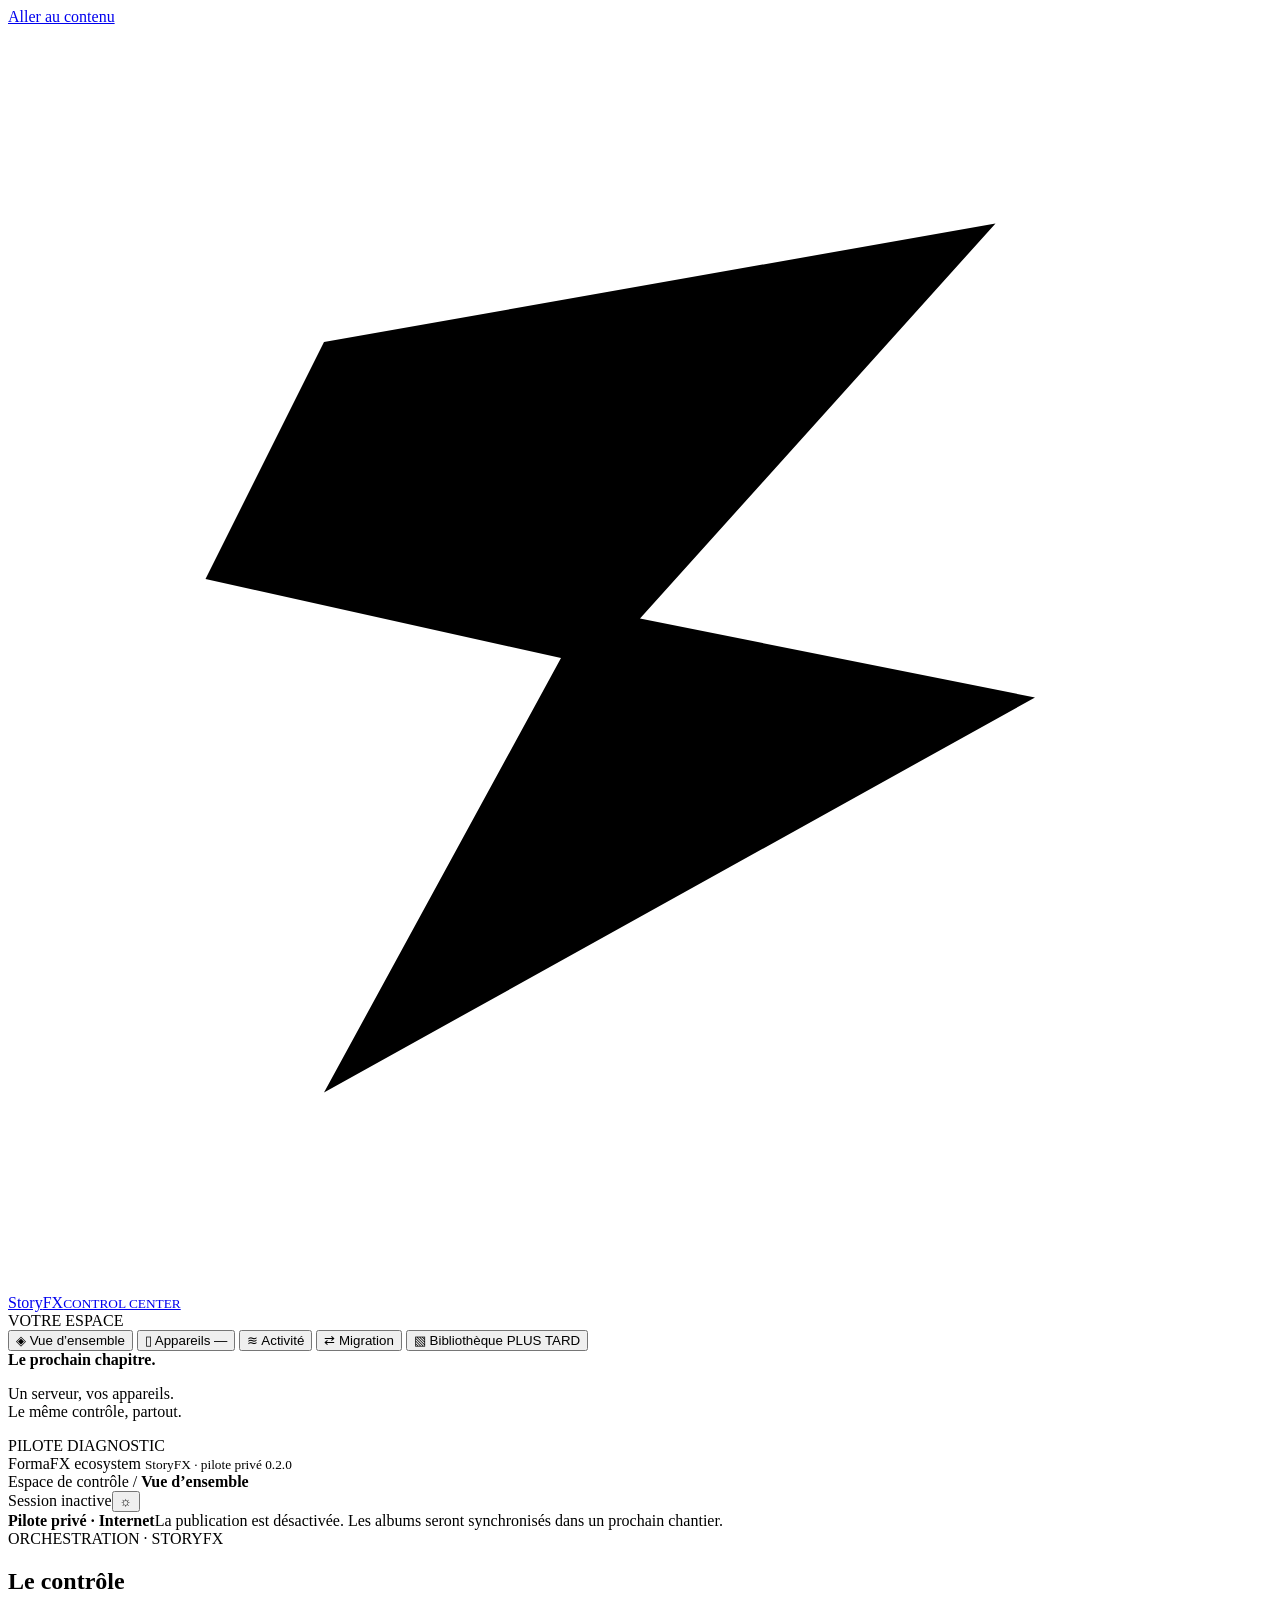
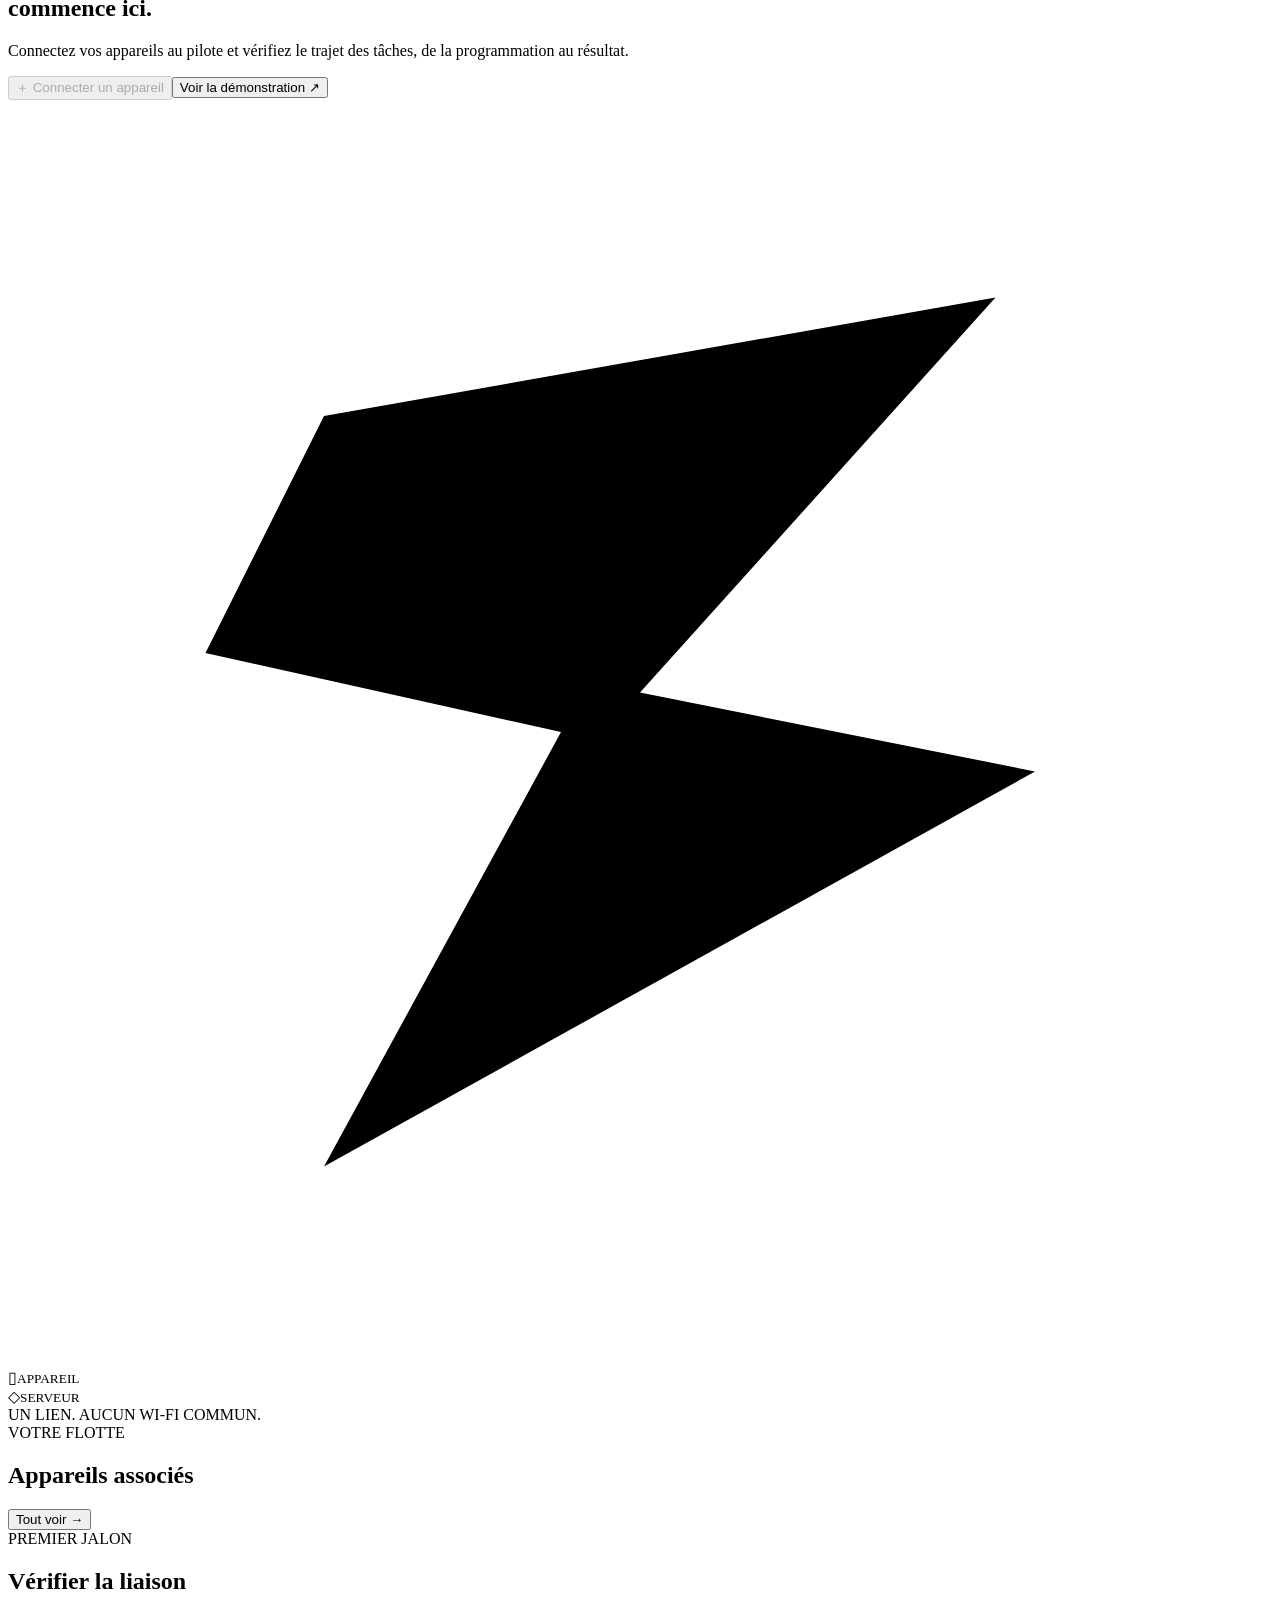
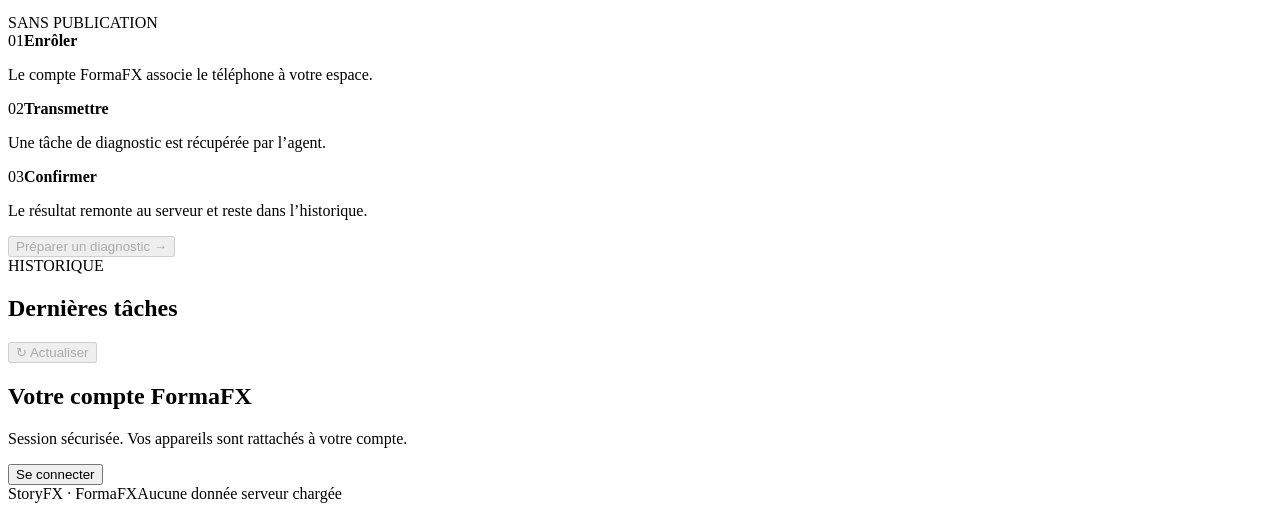
==== dashboard/index.html @ 5e9db726 "Add private FormaFX accounts and HTTPS Android pilot" ====
<!doctype html>
<html lang="fr" data-theme="dark">
<head>
  <meta charset="utf-8">
  <meta name="viewport" content="width=device-width, initial-scale=1">
  <meta name="color-scheme" content="dark light">
  <meta name="referrer" content="no-referrer">
  <link rel="icon" href="./assets/storyfx-icon.svg" type="image/svg+xml">
  <title>StoryFX — Espace de contrôle</title>
  <link rel="stylesheet" href="./styles.css">
  <link rel="stylesheet" href="./responsive.css">
  <script type="module" src="./app.js"></script>
</head>
<body>
  <a class="skip-link" href="#main">Aller au contenu</a>
  <aside class="sidebar" aria-label="Navigation principale">
    <a class="brand" href="./" aria-label="StoryFX, accueil">
      <span class="brand-mark" aria-hidden="true"><svg viewBox="0 0 32 32"><path d="m8 8 17-3-9 10 10 2-18 10 6-11-9-2Z"/></svg></span>
      <span>Story<span class="brand-fx">FX</span><small>CONTROL CENTER</small></span>
    </a>
    <div class="nav-label">VOTRE ESPACE</div>
    <nav class="nav-list">
      <button class="nav-item active" data-section="overview" aria-current="page"><span aria-hidden="true">◈</span> Vue d’ensemble</button>
      <button class="nav-item" data-section="devices"><span aria-hidden="true">▯</span> Appareils <span class="nav-count" id="nav-devices">—</span></button>
      <button class="nav-item" data-section="activity"><span aria-hidden="true">≋</span> Activité</button>
      <button class="nav-item" data-section="migration"><span aria-hidden="true">⇄</span> Migration</button>
      <button class="nav-item" data-section="library"><span aria-hidden="true">▧</span> Bibliothèque <span class="soon">PLUS TARD</span></button>
    </nav>
    <div class="sidebar-note"><span class="orbit" aria-hidden="true"></span><strong>Le prochain chapitre.</strong><p>Un serveur, vos appareils.<br>Le même contrôle, partout.</p><span class="small-badge">PILOTE DIAGNOSTIC</span></div>
    <div class="sidebar-footer"><span class="status-dot"></span> FormaFX ecosystem <small>StoryFX · pilote privé 0.2.0</small></div>
  </aside>

  <div class="workspace">
    <header class="topbar">
      <div class="breadcrumb">Espace de contrôle <span>/</span> <strong id="section-title">Vue d’ensemble</strong></div>
      <div class="topbar-actions"><span id="connection-label" class="connection-label"><span class="status-dot muted"></span> Session inactive</span><button class="icon-button" id="theme-toggle" aria-label="Activer le thème clair" title="Changer le thème">☼</button></div>
    </header>
    <main id="main" tabindex="-1">
      <div class="environment-banner" id="environment-banner"><span class="status-dot gold"></span><strong>Pilote privé · Internet</strong><span>La publication est désactivée. Les albums seront synchronisés dans un prochain chantier.</span></div>
      <div class="notice" id="notice" role="status" aria-live="polite" hidden></div>

      <section class="section-pane" id="pane-overview" aria-labelledby="overview-title">
        <div class="hero">
          <div class="hero-copy"><div class="eyebrow">ORCHESTRATION · STORYFX</div><h1 id="overview-title">Le contrôle<br><span>commence ici.</span></h1><p>Connectez vos appareils au pilote et vérifiez le trajet des tâches, de la programmation au résultat.</p><div class="hero-actions"><button class="button primary" data-action="pair" disabled><span aria-hidden="true">＋</span> Connecter un appareil</button><button class="button secondary" id="demo-button">Voir la démonstration <span aria-hidden="true">↗</span></button></div></div>
          <div class="hero-visual" aria-hidden="true"><div class="orbit-ring ring-one"></div><div class="orbit-ring ring-two"></div><div class="visual-core"><svg viewBox="0 0 32 32"><path d="m8 8 17-3-9 10 10 2-18 10 6-11-9-2Z"/></svg></div><div class="visual-node node-phone">▯<small>APPAREIL</small></div><div class="visual-node node-server">◇<small>SERVEUR</small></div><span class="visual-caption">UN LIEN. AUCUN WI-FI COMMUN.</span></div>
        </div>
        <div class="metrics" id="metrics" aria-label="Indicateurs de l’espace"></div>
        <div class="dashboard-grid">
          <section class="panel"><div class="panel-heading"><div><span class="eyebrow">VOTRE FLOTTE</span><h2>Appareils associés</h2></div><button class="text-button" data-go="devices">Tout voir <span aria-hidden="true">→</span></button></div><div id="device-preview" class="device-list"></div></section>
          <section class="panel control-panel"><div class="panel-heading"><div><span class="eyebrow">PREMIER JALON</span><h2>Vérifier la liaison</h2></div><span class="small-badge">SANS PUBLICATION</span></div><div class="journey"><div><span>01</span><strong>Enrôler</strong><p>Le compte FormaFX associe le téléphone à votre espace.</p></div><div><span>02</span><strong>Transmettre</strong><p>Une tâche de diagnostic est récupérée par l’agent.</p></div><div><span>03</span><strong>Confirmer</strong><p>Le résultat remonte au serveur et reste dans l’historique.</p></div></div><button class="button secondary full" data-action="diagnostic" disabled>Préparer un diagnostic <span aria-hidden="true">→</span></button></section>
        </div>
        <section class="panel activity-panel"><div class="panel-heading"><div><span class="eyebrow">HISTORIQUE</span><h2>Dernières tâches</h2></div><button class="text-button" id="refresh-button" disabled>↻ Actualiser</button></div><div class="table-scroll" id="recent-jobs"></div></section>
      </section>

      <section class="section-pane" id="pane-devices" aria-labelledby="devices-title" hidden><div class="page-heading"><div><span class="eyebrow">VOTRE FLOTTE</span><h1 id="devices-title">Vos appareils.</h1><p>Leur identité reste stable, même quand leur réseau change.</p></div><button class="button primary" data-action="pair" disabled>＋ Connecter un appareil</button></div><div class="device-cards" id="device-cards"></div></section>
      <section class="section-pane" id="pane-activity" aria-labelledby="activity-title" hidden><div class="page-heading"><div><span class="eyebrow">TRAÇABILITÉ</span><h1 id="activity-title">Chaque étape compte.</h1><p>Un diagnostic confirmé décrit uniquement la liaison avec l’agent.</p></div><button class="button primary" data-action="diagnostic" disabled>＋ Nouveau diagnostic</button></div><section class="panel"><div class="panel-heading"><h2>Toutes les tâches</h2><label class="filter-label">État <select id="status-filter"><option value="all">Tous les états</option><option value="QUEUED">En attente</option><option value="CLAIMED">Réservée</option><option value="STARTED">En cours</option><option value="DIAGNOSTIC_CONFIRMED">Diagnostic confirmé</option><option value="NEEDS_REVIEW">À vérifier</option><option value="EXPIRED">Expirée</option><option value="CANCELLED">Annulée</option></select></label></div><div class="table-scroll" id="all-jobs"></div></section></section>
      <section class="section-pane" id="pane-migration" aria-labelledby="migration-title" hidden><div class="page-heading"><div><span class="eyebrow">PRÉSERVER L’EXISTANT</span><h1 id="migration-title">Votre histoire continue.</h1><p>Lire la configuration historique avant de préparer sa migration.</p></div></div><section class="panel migration-panel"><span class="feature-icon" aria-hidden="true">⇄</span><h2>Aperçu de l’archive StoryFX</h2><p>Ce contrôle lit les profils et la programmation de l’application historique. Il ne lance aucune tâche et n’active aucun planning.</p><button class="button primary" id="import-button" disabled>Analyser la configuration</button><div id="import-result" class="import-result" role="status"></div></section></section>
      <section class="section-pane" id="pane-library" aria-labelledby="library-title" hidden><div class="page-heading"><div><span class="eyebrow">LE CHANTIER SUIVANT</span><h1 id="library-title">Un album. Tous vos appareils.</h1><p>La synchronisation des galeries viendra après la validation du moteur.</p></div></div><section class="panel library-panel"><span class="feature-icon" aria-hidden="true">▧</span><span class="small-badge">PRÉVU POUR PLUS TARD</span><h2>Une bibliothèque centralisée</h2><p>Ajouter vos images une seule fois, puis retrouver les albums à jour sur les téléphones associés. Cette fonctionnalité n’est pas encore disponible.</p><div class="future-steps"><span>Bibliothèque serveur</span><span aria-hidden="true">→</span><span>Versions d’albums</span><span aria-hidden="true">→</span><span>Synchronisation Android</span></div></section></section>

      <section class="session-panel" aria-labelledby="session-title"><div><h2 id="session-title">Votre compte FormaFX</h2><p id="session-help">Session sécurisée. Vos appareils sont rattachés à votre compte.</p></div><form id="session-form"><button class="button secondary" type="submit" id="login-button">Se connecter</button><button class="button secondary" type="button" id="logout-button" hidden>Déconnexion</button></form></section>
      <footer class="page-footer"><span>StoryFX <span class="footer-dot">·</span> FormaFX</span><span id="last-refresh">Aucune donnée serveur chargée</span></footer>
    </main>
  </div>

  <dialog id="pair-dialog" aria-labelledby="pair-title"><form method="dialog" class="dialog-close"><button class="icon-button" aria-label="Fermer">×</button></form><span class="eyebrow">CONNEXION D’UN APPAREIL</span><h2 id="pair-title">Connecter votre téléphone</h2><p>Installez StoryFX Android, puis connectez-vous avec le même compte FormaFX. Aucune connexion USB ni Wi-Fi commun nécessaire.</p><div class="pair-code" id="pair-code"></div><p class="helper" id="pair-expiry"></p><p class="helper"><a href="https://api.formafx.com/functions/v1/storyfx-agent-download?platform=storyfx_agent_android&amp;channel=stable&amp;version=latest&amp;asset_type=apk">Télécharger la dernière version Android ↓</a></p></dialog>
  <dialog id="diagnostic-dialog" aria-labelledby="diagnostic-title"><form method="dialog" class="dialog-close"><button class="icon-button" aria-label="Fermer">×</button></form><span class="eyebrow">TEST DE LIAISON</span><h2 id="diagnostic-title">Préparer un diagnostic</h2><p>Cette tâche vérifie l’agent. Elle ne manipule aucune application et ne publie aucun contenu.</p><form id="diagnostic-form"><label for="diagnostic-device">Appareil <select id="diagnostic-device" required></select></label><label for="diagnostic-time">Démarrage souhaité <input id="diagnostic-time" type="datetime-local" required></label><p class="helper">Heure locale de votre navigateur. La tâche expire 30 minutes après le démarrage.</p><button class="button primary full" type="submit">Créer la tâche de diagnostic</button></form></dialog>
  <dialog id="revoke-dialog" aria-labelledby="revoke-title"><form method="dialog" class="dialog-close"><button class="icon-button" aria-label="Fermer">×</button></form><span class="eyebrow">GESTION DES ACCÈS</span><h2 id="revoke-title">Révoquer cet appareil ?</h2><p id="revoke-name"></p><p>L’appareil devra être enrôlé à nouveau pour se reconnecter au pilote.</p><button class="button primary full" id="confirm-revoke">Révoquer l’accès</button></dialog>
  <dialog id="cancel-dialog" aria-labelledby="cancel-title"><form method="dialog" class="dialog-close"><button class="icon-button" aria-label="Fermer">×</button></form><span class="eyebrow">GESTION DES TÂCHES</span><h2 id="cancel-title">Annuler ce diagnostic ?</h2><p id="cancel-name"></p><p>L’historique est conservé. Cette annulation ne déclenche aucune nouvelle tâche.</p><button class="button primary full" id="confirm-cancel">Annuler la tâche de diagnostic</button></dialog>
</body>
</html>
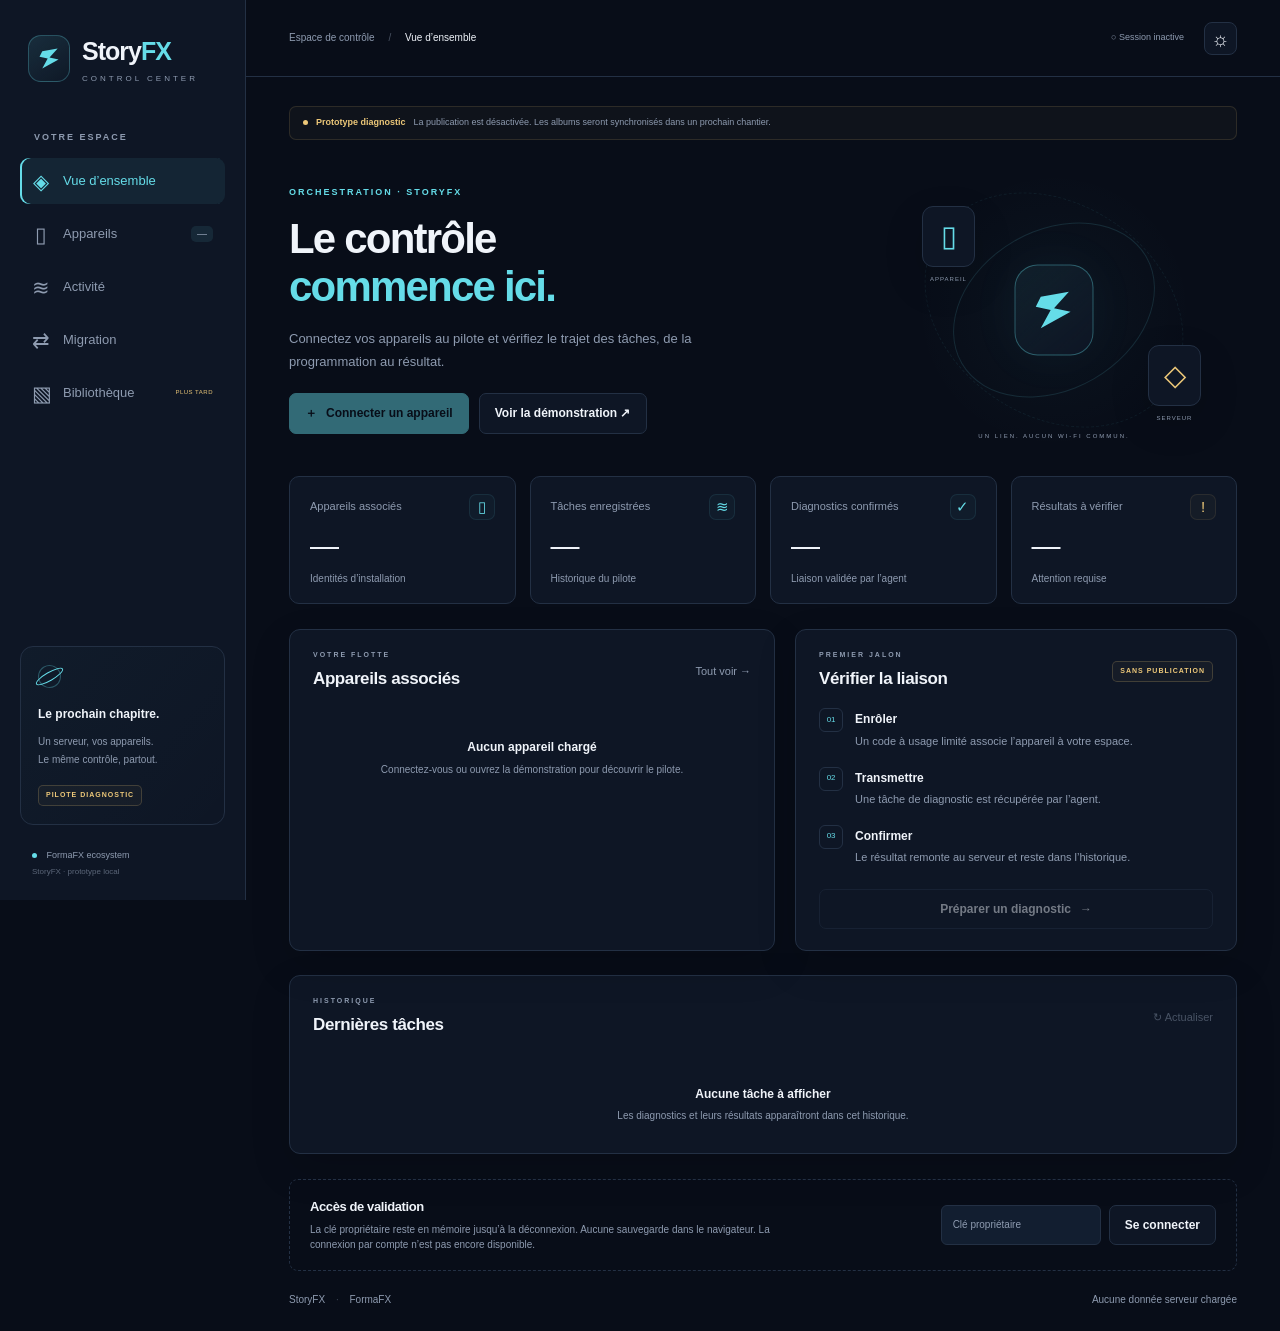
==== commit fd539c1c: "Add StoryFX Internet diagnostic foundation" ====
--- a/dashboard/index.html
+++ b/dashboard/index.html
@@ -5,7 +5,7 @@
   <meta name="viewport" content="width=device-width, initial-scale=1">
   <meta name="color-scheme" content="dark light">
   <meta name="referrer" content="no-referrer">
-  <link rel="icon" href="./assets/storyfx-icon.svg" type="image/svg+xml">
+  <link rel="icon" href="./favicon.svg" type="image/svg+xml">
   <title>StoryFX — Espace de contrôle</title>
   <link rel="stylesheet" href="./styles.css">
   <link rel="stylesheet" href="./responsive.css">
@@ -27,7 +27,7 @@
       <button class="nav-item" data-section="library"><span aria-hidden="true">▧</span> Bibliothèque <span class="soon">PLUS TARD</span></button>
     </nav>
     <div class="sidebar-note"><span class="orbit" aria-hidden="true"></span><strong>Le prochain chapitre.</strong><p>Un serveur, vos appareils.<br>Le même contrôle, partout.</p><span class="small-badge">PILOTE DIAGNOSTIC</span></div>
-    <div class="sidebar-footer"><span class="status-dot"></span> FormaFX ecosystem <small>StoryFX · pilote privé 0.2.0</small></div>
+    <div class="sidebar-footer"><span class="status-dot"></span> FormaFX ecosystem <small>StoryFX · prototype local</small></div>
   </aside>
 
   <div class="workspace">
@@ -36,7 +36,7 @@
       <div class="topbar-actions"><span id="connection-label" class="connection-label"><span class="status-dot muted"></span> Session inactive</span><button class="icon-button" id="theme-toggle" aria-label="Activer le thème clair" title="Changer le thème">☼</button></div>
     </header>
     <main id="main" tabindex="-1">
-      <div class="environment-banner" id="environment-banner"><span class="status-dot gold"></span><strong>Pilote privé · Internet</strong><span>La publication est désactivée. Les albums seront synchronisés dans un prochain chantier.</span></div>
+      <div class="environment-banner" id="environment-banner"><span class="status-dot gold"></span><strong>Prototype diagnostic</strong><span>La publication est désactivée. Les albums seront synchronisés dans un prochain chantier.</span></div>
       <div class="notice" id="notice" role="status" aria-live="polite" hidden></div>
 
       <section class="section-pane" id="pane-overview" aria-labelledby="overview-title">
@@ -47,7 +47,7 @@
         <div class="metrics" id="metrics" aria-label="Indicateurs de l’espace"></div>
         <div class="dashboard-grid">
           <section class="panel"><div class="panel-heading"><div><span class="eyebrow">VOTRE FLOTTE</span><h2>Appareils associés</h2></div><button class="text-button" data-go="devices">Tout voir <span aria-hidden="true">→</span></button></div><div id="device-preview" class="device-list"></div></section>
-          <section class="panel control-panel"><div class="panel-heading"><div><span class="eyebrow">PREMIER JALON</span><h2>Vérifier la liaison</h2></div><span class="small-badge">SANS PUBLICATION</span></div><div class="journey"><div><span>01</span><strong>Enrôler</strong><p>Le compte FormaFX associe le téléphone à votre espace.</p></div><div><span>02</span><strong>Transmettre</strong><p>Une tâche de diagnostic est récupérée par l’agent.</p></div><div><span>03</span><strong>Confirmer</strong><p>Le résultat remonte au serveur et reste dans l’historique.</p></div></div><button class="button secondary full" data-action="diagnostic" disabled>Préparer un diagnostic <span aria-hidden="true">→</span></button></section>
+          <section class="panel control-panel"><div class="panel-heading"><div><span class="eyebrow">PREMIER JALON</span><h2>Vérifier la liaison</h2></div><span class="small-badge">SANS PUBLICATION</span></div><div class="journey"><div><span>01</span><strong>Enrôler</strong><p>Un code à usage limité associe l’appareil à votre espace.</p></div><div><span>02</span><strong>Transmettre</strong><p>Une tâche de diagnostic est récupérée par l’agent.</p></div><div><span>03</span><strong>Confirmer</strong><p>Le résultat remonte au serveur et reste dans l’historique.</p></div></div><button class="button secondary full" data-action="diagnostic" disabled>Préparer un diagnostic <span aria-hidden="true">→</span></button></section>
         </div>
         <section class="panel activity-panel"><div class="panel-heading"><div><span class="eyebrow">HISTORIQUE</span><h2>Dernières tâches</h2></div><button class="text-button" id="refresh-button" disabled>↻ Actualiser</button></div><div class="table-scroll" id="recent-jobs"></div></section>
       </section>
@@ -57,12 +57,12 @@
       <section class="section-pane" id="pane-migration" aria-labelledby="migration-title" hidden><div class="page-heading"><div><span class="eyebrow">PRÉSERVER L’EXISTANT</span><h1 id="migration-title">Votre histoire continue.</h1><p>Lire la configuration historique avant de préparer sa migration.</p></div></div><section class="panel migration-panel"><span class="feature-icon" aria-hidden="true">⇄</span><h2>Aperçu de l’archive StoryFX</h2><p>Ce contrôle lit les profils et la programmation de l’application historique. Il ne lance aucune tâche et n’active aucun planning.</p><button class="button primary" id="import-button" disabled>Analyser la configuration</button><div id="import-result" class="import-result" role="status"></div></section></section>
       <section class="section-pane" id="pane-library" aria-labelledby="library-title" hidden><div class="page-heading"><div><span class="eyebrow">LE CHANTIER SUIVANT</span><h1 id="library-title">Un album. Tous vos appareils.</h1><p>La synchronisation des galeries viendra après la validation du moteur.</p></div></div><section class="panel library-panel"><span class="feature-icon" aria-hidden="true">▧</span><span class="small-badge">PRÉVU POUR PLUS TARD</span><h2>Une bibliothèque centralisée</h2><p>Ajouter vos images une seule fois, puis retrouver les albums à jour sur les téléphones associés. Cette fonctionnalité n’est pas encore disponible.</p><div class="future-steps"><span>Bibliothèque serveur</span><span aria-hidden="true">→</span><span>Versions d’albums</span><span aria-hidden="true">→</span><span>Synchronisation Android</span></div></section></section>
 
-      <section class="session-panel" aria-labelledby="session-title"><div><h2 id="session-title">Votre compte FormaFX</h2><p id="session-help">Session sécurisée. Vos appareils sont rattachés à votre compte.</p></div><form id="session-form"><button class="button secondary" type="submit" id="login-button">Se connecter</button><button class="button secondary" type="button" id="logout-button" hidden>Déconnexion</button></form></section>
+      <section class="session-panel" aria-labelledby="session-title"><div><h2 id="session-title">Accès de validation</h2><p id="session-help">La clé propriétaire reste en mémoire jusqu’à la déconnexion. Aucune sauvegarde dans le navigateur. La connexion par compte n’est pas encore disponible.</p></div><form id="session-form" autocomplete="off"><label class="visually-hidden" for="owner-key">Clé propriétaire du pilote</label><input id="owner-key" type="password" autocomplete="off" spellcheck="false" placeholder="Clé propriétaire" required aria-describedby="session-help"><button class="button secondary" type="submit" id="login-button">Se connecter</button><button class="button secondary" type="button" id="logout-button" hidden>Déconnexion</button></form></section>
       <footer class="page-footer"><span>StoryFX <span class="footer-dot">·</span> FormaFX</span><span id="last-refresh">Aucune donnée serveur chargée</span></footer>
     </main>
   </div>
 
-  <dialog id="pair-dialog" aria-labelledby="pair-title"><form method="dialog" class="dialog-close"><button class="icon-button" aria-label="Fermer">×</button></form><span class="eyebrow">CONNEXION D’UN APPAREIL</span><h2 id="pair-title">Connecter votre téléphone</h2><p>Installez StoryFX Android, puis connectez-vous avec le même compte FormaFX. Aucune connexion USB ni Wi-Fi commun nécessaire.</p><div class="pair-code" id="pair-code"></div><p class="helper" id="pair-expiry"></p><p class="helper"><a href="https://api.formafx.com/functions/v1/storyfx-agent-download?platform=storyfx_agent_android&amp;channel=stable&amp;version=latest&amp;asset_type=apk">Télécharger la dernière version Android ↓</a></p></dialog>
+  <dialog id="pair-dialog" aria-labelledby="pair-title"><form method="dialog" class="dialog-close"><button class="icon-button" aria-label="Fermer">×</button></form><span class="eyebrow">CONNEXION D’UN APPAREIL</span><h2 id="pair-title">Votre code de connexion</h2><p>Saisissez ce code dans l’agent Android StoryFX. Il expire automatiquement.</p><div class="pair-code" id="pair-code"></div><p class="helper" id="pair-expiry"></p><p class="helper">L’agent Android doit être installé et ses permissions activées sur l’appareil.</p></dialog>
   <dialog id="diagnostic-dialog" aria-labelledby="diagnostic-title"><form method="dialog" class="dialog-close"><button class="icon-button" aria-label="Fermer">×</button></form><span class="eyebrow">TEST DE LIAISON</span><h2 id="diagnostic-title">Préparer un diagnostic</h2><p>Cette tâche vérifie l’agent. Elle ne manipule aucune application et ne publie aucun contenu.</p><form id="diagnostic-form"><label for="diagnostic-device">Appareil <select id="diagnostic-device" required></select></label><label for="diagnostic-time">Démarrage souhaité <input id="diagnostic-time" type="datetime-local" required></label><p class="helper">Heure locale de votre navigateur. La tâche expire 30 minutes après le démarrage.</p><button class="button primary full" type="submit">Créer la tâche de diagnostic</button></form></dialog>
   <dialog id="revoke-dialog" aria-labelledby="revoke-title"><form method="dialog" class="dialog-close"><button class="icon-button" aria-label="Fermer">×</button></form><span class="eyebrow">GESTION DES ACCÈS</span><h2 id="revoke-title">Révoquer cet appareil ?</h2><p id="revoke-name"></p><p>L’appareil devra être enrôlé à nouveau pour se reconnecter au pilote.</p><button class="button primary full" id="confirm-revoke">Révoquer l’accès</button></dialog>
   <dialog id="cancel-dialog" aria-labelledby="cancel-title"><form method="dialog" class="dialog-close"><button class="icon-button" aria-label="Fermer">×</button></form><span class="eyebrow">GESTION DES TÂCHES</span><h2 id="cancel-title">Annuler ce diagnostic ?</h2><p id="cancel-name"></p><p>L’historique est conservé. Cette annulation ne déclenche aucune nouvelle tâche.</p><button class="button primary full" id="confirm-cancel">Annuler la tâche de diagnostic</button></dialog>
--- a/dashboard/styles.css
+++ b/dashboard/styles.css
@@ -0,0 +1,191 @@
+:root{font-family:"Century Gothic","Segoe UI",sans-serif;color-scheme:dark;--bg:#080d18;--surface:#0e1625;--surface-2:#121e30;--text:#f0f4fa;--muted:#8e9bb0;--border:#233044;--cyan:#65dce8;--gold:#edc879;--green:#8ad3b3;--danger:#e994a4;--shadow:0 15px 40px #0002}
+:root[data-theme="light"]{color-scheme:light;--bg:#edf2f7;--surface:#fff;--surface-2:#f4f7fa;--text:#17283e;--muted:#5d6d83;--border:#dce4ee;--cyan:#147c90;--gold:#8f6721;--green:#287a58;--danger:#a43251;--shadow:0 15px 40px #23304408}
+*{box-sizing:border-box}
+body{margin:0;background:var(--bg);color:var(--text);font-size:14px;line-height:1.55}
+button,input,select{font:inherit}
+button{cursor:pointer}
+button:disabled{cursor:not-allowed;opacity:.45}
+a{color:inherit;text-decoration:none}
+button,input,select{outline-offset:4px}
+button:focus-visible,input:focus-visible,select:focus-visible,a:focus-visible{outline:2px solid var(--cyan)}
+button{border:0}
+h1,h2,h3,p{margin-top:0}
+h2{font-size:17px;letter-spacing:-.4px;margin-bottom:0}
+p{color:var(--muted)}
+[hidden]{display:none!important}
+.skip-link{position:fixed;left:20px;top:-60px;padding:12px;background:var(--cyan);color:var(--bg);z-index:99}
+.skip-link:focus{top:10px}
+.visually-hidden{position:absolute;width:1px;height:1px;overflow:hidden;clip:rect(0,0,0,0);white-space:nowrap}
+.sidebar{width:246px;position:fixed;inset:0 auto 0 0;background:var(--surface);border-right:1px solid var(--border);padding:32px 20px 22px;display:flex;flex-direction:column;z-index:10}
+.brand{display:flex;align-items:center;gap:12px;font-size:25px;font-weight:700;letter-spacing:-1px;margin:0 8px 46px}
+.brand-fx{color:var(--cyan)}
+.brand small{display:block;font-size:8px;font-weight:500;letter-spacing:3px;color:var(--muted);margin-top:2px}
+.brand-mark{display:grid;place-items:center;width:42px;height:47px;background:linear-gradient(145deg,#65dce81f,#65dce803);border:1px solid #65dce847;border-radius:13px}
+.brand-mark svg{width:29px;fill:var(--cyan)}
+.nav-label{font-size:9px;font-weight:700;letter-spacing:2px;color:var(--muted);margin:0 14px 13px}
+.nav-list{display:grid;gap:7px}
+.nav-item{background:transparent;color:var(--muted);display:flex;align-items:center;gap:13px;text-align:left;border-radius:9px;padding:12px;font-size:12px;min-height:46px}
+.nav-item>span:first-child{width:18px;font-size:21px;text-align:center;line-height:1}
+.nav-item:hover{background:var(--surface-2);color:var(--text)}
+.nav-item.active{background:#65dce813;color:var(--cyan);box-shadow:inset 2px 0 var(--cyan)}
+.nav-count{margin-left:auto;font-size:10px;padding:0 6px;border-radius:5px;background:#65dce818}
+.soon{font-size:6px;letter-spacing:.5px;margin-left:auto;color:var(--gold)}
+.sidebar-note{border:1px solid var(--border);border-radius:13px;background:linear-gradient(130deg,#65dce807,transparent);padding:18px 17px;margin-top:auto;position:relative}
+.sidebar-note strong{font-size:12px}
+.sidebar-note p{font-size:10px;margin:8px 0 13px;line-height:1.8}
+.orbit{width:23px;height:23px;display:block;border:1px solid #65dce850;border-radius:50%;margin-bottom:15px;transform:rotate(-30deg)}
+.orbit:after{content:"";position:absolute;inset:6px -5px;border:1px solid var(--cyan);border-radius:50%}
+.small-badge{color:var(--gold);border:1px solid #edc87933;background:#edc87909;border-radius:5px;display:inline-block;letter-spacing:1px;padding:4px 7px;font-size:7px;font-weight:700;white-space:nowrap}
+.sidebar-footer{font-size:9px;color:var(--muted);padding:24px 12px 0}
+.sidebar-footer small{display:block;margin-top:3px;font-size:8px;opacity:.6}
+.status-dot{display:inline-block;background:var(--cyan);height:5px;width:5px;border-radius:50%;margin-right:7px;vertical-align:middle}
+.status-dot.muted{background:var(--muted)}
+.status-dot.gold{background:var(--gold)}
+.workspace{margin-left:246px}
+.topbar{height:77px;border-bottom:1px solid var(--border);display:flex;align-items:center;justify-content:space-between;padding:0 43px;gap:20px}
+.breadcrumb{font-size:10px;color:var(--muted)}
+.breadcrumb span{padding:0 11px;opacity:.5}
+.breadcrumb strong{font-weight:500;color:var(--text)}
+.topbar-actions{display:flex;align-items:center;gap:20px}
+.connection-label{font-size:9px;color:var(--muted)}
+.icon-button{height:33px;width:33px;background:var(--surface);color:var(--text);border:1px solid var(--border);border-radius:8px;font-size:20px;display:grid;place-items:center}
+.icon-button:hover{border-color:var(--cyan)}
+main{max-width:1550px;margin:auto;padding:29px 43px 0}
+.environment-banner{display:flex;align-items:center;gap:8px;background:#edc87908;border:1px solid #edc87922;color:var(--muted);padding:9px 13px;border-radius:7px;font-size:9px}
+.environment-banner strong{color:var(--gold);white-space:nowrap;font-weight:600}
+.environment-banner .status-dot{margin:0}
+.environment-banner.demo{border-color:#65dce844;background:#65dce808}
+.environment-banner.demo strong{color:var(--cyan)}
+.notice{font-size:11px;color:var(--text);border:1px solid var(--border);background:var(--surface);padding:12px 15px;border-radius:8px;margin-top:14px}
+.notice.error{color:var(--danger);border-color:#e994a433}
+.hero{position:relative;min-height:302px;display:flex;justify-content:space-between;align-items:center;padding:35px 0 31px;overflow:hidden}
+.eyebrow{font-size:8px;letter-spacing:2px;color:var(--muted);font-weight:700}
+.hero .eyebrow{color:var(--cyan)}
+h1{font-size:42px;line-height:1.15;letter-spacing:-1.8px;font-weight:600;margin:15px 0}
+.hero h1 span{color:var(--cyan)}
+.hero-copy{z-index:1;max-width:510px}
+.hero-copy p{font-size:11px;max-width:400px;line-height:1.8;margin-bottom:20px}
+.hero-actions{display:flex;gap:10px}
+.button{border:1px solid var(--border);border-radius:7px;min-height:37px;padding:10px 15px;display:inline-flex;align-items:center;justify-content:center;gap:9px;font-size:10px;font-weight:600;transition:background .18s,border-color .18s}
+.button.primary{background:var(--cyan);color:var(--bg);border-color:var(--cyan)}
+.button.primary:hover:not(:disabled){filter:brightness(1.08)}
+.button.secondary{background:var(--surface);color:var(--text)}
+.button.secondary:hover:not(:disabled){border-color:var(--cyan)}
+.button.full{width:100%}
+.text-button{background:none;color:var(--muted);font-size:9px;padding:7px 0}
+.text-button:hover:not(:disabled){color:var(--cyan)}
+.hero-visual{position:relative;width:310px;height:270px;flex:0 0 310px;margin-right:28px;background:radial-gradient(circle,#65dce809,transparent 68%)}
+.orbit-ring{position:absolute;left:50%;top:50%;border:1px solid #65dce823;border-radius:50%;transform:translate(-50%,-50%) rotate(-30deg)}
+.ring-one{width:214px;height:160px}
+.ring-two{width:277px;height:213px;transform:translate(-50%,-50%) rotate(34deg);border-style:dashed;opacity:.55}
+.visual-core{position:absolute;top:50%;left:50%;transform:translate(-50%,-50%);display:grid;place-items:center;width:79px;height:91px;border-radius:23px;border:1px solid #65dce85a;background:linear-gradient(140deg,#65dce812,var(--surface));box-shadow:0 0 55px #65dce80c}
+.visual-core svg{width:53px;fill:var(--cyan)}
+.visual-node{position:absolute;background:var(--surface);border:1px solid var(--border);border-radius:11px;width:53px;height:61px;color:var(--cyan);display:flex;align-items:center;justify-content:center;font-size:29px;box-shadow:var(--shadow)}
+.visual-node small{font-size:6px;letter-spacing:1px;position:absolute;bottom:-18px;color:var(--muted)}
+.node-phone{top:31px;left:23px}
+.node-server{bottom:39px;right:8px;color:var(--gold)}
+.visual-caption{position:absolute;bottom:4px;text-align:center;width:100%;font-size:6px;letter-spacing:2px;color:var(--muted)}
+.metrics{display:grid;grid-template-columns:repeat(4,minmax(0,1fr));gap:14px;margin-bottom:25px}
+.metric{padding:17px 20px;border:1px solid var(--border);background:var(--surface);border-radius:10px;position:relative}
+.metric-top{display:flex;justify-content:space-between;align-items:center;color:var(--muted);font-size:9px}
+.metric-icon{width:26px;height:26px;border:1px solid #65dce818;background:#65dce808;display:grid;place-items:center;border-radius:7px;font-size:15px;color:var(--cyan)}
+.metric-value{font-size:29px;letter-spacing:-1px;line-height:1.3;margin:8px 0 5px;font-weight:500}
+.metric-bottom{font-size:8px;color:var(--muted)}
+.metric-review .metric-icon{color:var(--gold);border-color:#edc87918;background:#edc87908}
+.dashboard-grid{display:grid;grid-template-columns:1.1fr 1fr;gap:20px;margin-bottom:24px}
+.panel{background:var(--surface);border:1px solid var(--border);border-radius:11px;box-shadow:var(--shadow);overflow:hidden}
+.panel-heading{padding:20px 23px 17px;display:flex;align-items:center;justify-content:space-between;gap:12px}
+.panel-heading .eyebrow{display:block;margin-bottom:5px;font-size:7px}
+.panel-heading h2{font-size:15px}
+.device-list{padding:0 23px 7px}
+.device-row{display:flex;align-items:center;gap:12px;padding:14px 0;border-top:1px solid var(--border)}
+.phone-icon{background:var(--surface-2);border:1px solid var(--border);display:grid;place-items:center;font-size:21px;color:var(--cyan);width:36px;height:43px;border-radius:7px;flex-shrink:0}
+.device-info{flex:1;min-width:0}
+.device-name{font-size:11px;font-weight:600;display:block;overflow-wrap:anywhere}
+.device-sub{font-size:8px;color:var(--muted);margin-top:3px}
+.device-meta{text-align:right;display:grid;gap:5px;font-size:8px;color:var(--muted)}
+.badge{font-size:7px;padding:3px 7px;display:inline-block;border-radius:5px;border:1px solid #8ad3b333;background:#8ad3b309;color:var(--green);white-space:nowrap;line-height:1.6}
+.badge.waiting{color:var(--gold);border-color:#edc87933;background:#edc87909}
+.badge.muted{color:var(--muted);border-color:var(--border);background:var(--surface-2)}
+.badge.error{color:var(--danger);border-color:#e994a433;background:#e994a409}
+.badge.running{color:var(--cyan);border-color:#65dce833;background:#65dce809}
+.control-panel .panel-heading{padding-bottom:16px}
+.journey{padding:0 23px 14px;display:grid;gap:8px}
+.journey>div{position:relative;padding-left:36px}
+.journey span{position:absolute;left:0;top:0;width:24px;height:24px;display:grid;place-items:center;border:1px solid var(--border);border-radius:6px;font-size:8px;color:var(--cyan)}
+.journey strong{font-size:10px}
+.journey p{font-size:9px;line-height:1.5;margin:3px 0 9px}
+.control-panel>.button{width:calc(100% - 46px);margin:0 23px 21px}
+.activity-panel{margin-bottom:24px}
+.table-scroll{overflow-x:auto}
+table{width:100%;border-collapse:collapse;text-align:left;font-size:9px;white-space:nowrap}
+th{font-size:7px;letter-spacing:1px;text-transform:uppercase;color:var(--muted);background:var(--surface-2);font-weight:600;padding:11px 23px}
+td{padding:15px 23px;border-top:1px solid var(--border);color:var(--muted)}
+td strong{color:var(--text);font-size:9px;font-weight:500}
+td .task-sub{display:block;font-size:7px;margin-top:2px}
+.empty-state{text-align:center;padding:29px 20px;color:var(--muted);font-size:10px}
+.empty-state strong{display:block;color:var(--text);font-size:12px;margin-bottom:5px}
+.session-panel{border:1px dashed var(--border);border-radius:9px;padding:17px 20px;margin:25px 0 0;display:flex;gap:20px;align-items:center;justify-content:space-between}
+.session-panel h2{font-size:11px}
+.session-panel p{font-size:8px;max-width:460px;margin:5px 0 0}
+.session-panel form{display:flex;gap:8px}
+.session-panel input{width:160px;min-width:0}
+input,select{border:1px solid var(--border);background:var(--surface-2);color:var(--text);border-radius:6px;padding:9px 11px;font-size:10px;min-height:36px}
+input::placeholder{color:var(--muted)}
+.page-footer{padding:21px 0 24px;display:flex;justify-content:space-between;font-size:8px;color:var(--muted)}
+.footer-dot{margin:0 8px;opacity:.4}
+.page-heading{display:flex;align-items:center;justify-content:space-between;gap:20px;padding:37px 0 25px}
+.page-heading h1{font-size:32px;margin:10px 0 12px}
+.page-heading p{font-size:11px;margin-bottom:0}
+.device-cards{display:grid;grid-template-columns:repeat(3,minmax(0,1fr));gap:16px}
+.device-card{padding:22px}
+.device-card-top{display:flex;justify-content:space-between;align-items:center;margin-bottom:20px}
+.device-card h2{font-size:14px;overflow-wrap:anywhere}
+.device-card dl{display:grid;grid-template-columns:1fr 1fr;font-size:9px;gap:10px 8px;margin:19px 0}
+.device-card dt{color:var(--muted)}
+.device-card dd{margin:0;text-align:right}
+.device-card .button{width:100%;margin-top:8px;color:var(--danger)}
+.filter-label{color:var(--muted);font-size:9px;display:flex;align-items:center;gap:9px}
+.migration-panel,.library-panel{padding:36px;max-width:800px}
+.feature-icon{width:59px;height:59px;display:grid;place-items:center;border:1px solid #65dce831;background:#65dce80b;color:var(--cyan);border-radius:15px;font-size:35px;margin-bottom:24px}
+.migration-panel h2,.library-panel h2{font-size:24px;margin-bottom:15px}
+.migration-panel p,.library-panel p{font-size:12px;max-width:600px;line-height:1.85}
+.library-panel .small-badge{margin-bottom:17px}
+.future-steps{margin-top:29px;display:flex;align-items:center;gap:12px;flex-wrap:wrap;font-size:10px;color:var(--muted)}
+.future-steps span:not([aria-hidden]){padding:9px 12px;background:var(--surface-2);border:1px solid var(--border);border-radius:7px}
+.import-result{margin-top:25px;font-size:12px;color:var(--muted)}
+.import-stats{display:grid;grid-template-columns:repeat(3,1fr);gap:12px}
+.import-stat{border:1px solid var(--border);padding:14px;border-radius:7px}
+.import-stat strong{display:block;font-size:23px;color:var(--text)}
+.import-stat span{font-size:9px}
+dialog{max-width:470px;width:calc(100% - 32px);border:1px solid var(--border);border-radius:16px;background:var(--surface);color:var(--text);padding:31px;box-shadow:0 30px 100px #0006}
+dialog::backdrop{background:#080d18bf;backdrop-filter:blur(2px)}
+dialog h2{font-size:23px;margin:10px 0 14px}
+dialog p{font-size:11px;line-height:1.8}
+.dialog-close{position:absolute;right:12px;top:12px}
+.dialog-close .icon-button{background:transparent;border:none}
+.pair-code{font-size:31px;font-weight:600;color:var(--cyan);letter-spacing:4px;text-align:center;border:1px solid var(--border);border-radius:9px;padding:17px;background:var(--surface-2);margin:22px 0 14px;overflow-wrap:anywhere}
+.helper{color:var(--muted);font-size:9px!important}
+dialog label{display:grid;gap:7px;font-size:11px;margin:17px 0}
+.revoke-dialog .button{margin-top:8px}
+.nav-item{font-size:13px}
+.hero-copy p{font-size:13px;max-width:445px}
+.eyebrow{font-size:9px}
+.button{font-size:12px}
+.text-button{font-size:11px}
+.metric-top{font-size:11px}
+.metric-bottom{font-size:10px}
+.panel-heading h2{font-size:17px}
+.device-name{font-size:12px}
+.device-sub,.device-meta{font-size:10px}
+.badge{font-size:9px}
+.journey strong{font-size:12px}
+.journey p{font-size:11px}
+table{font-size:11px}
+th{font-size:9px}
+td strong{font-size:11px}
+td .task-sub{font-size:9px}
+.session-panel h2{font-size:13px}
+.session-panel p{font-size:10px}
+.page-footer{font-size:10px}
+.cancel-task{color:var(--danger);padding:2px 0}
--- a/dashboard/responsive.css
+++ b/dashboard/responsive.css
@@ -0,0 +1,134 @@
+@media(min-width:1600px){main{padding-top:37px}
+.hero{min-height:340px}
+.hero h1{font-size:49px}
+.hero-copy p{font-size:13px}
+.hero-visual{margin-right:70px}
+.metrics{gap:20px}
+.metric{padding:22px}
+.panel-heading{padding-top:24px}
+.device-row{padding:18px 0}
+.journey{gap:11px}}
+@media(max-width:1200px){.sidebar{width:218px;padding-inline:15px}
+.workspace{margin-left:218px}
+main{padding-inline:28px}
+.topbar{padding-inline:28px}
+.hero-visual{width:240px;flex-basis:240px;margin-right:0;transform:scale(.9)}
+.hero-copy{max-width:440px}
+.hero h1{font-size:38px}
+.metric{padding:16px}
+.metric-top{font-size:8px}
+.dashboard-grid{gap:16px;grid-template-columns:1fr 1fr}
+.control-panel .small-badge{font-size:6px;letter-spacing:.5px}
+.panel-heading{padding-inline:19px}
+.device-list{padding-inline:19px}
+.device-cards{grid-template-columns:repeat(2,minmax(0,1fr))}
+.session-panel{align-items:flex-start}
+.session-panel p{max-width:330px}
+.session-panel input{width:130px}}
+@media(max-width:1000px){.sidebar{width:192px;padding-inline:11px}
+.workspace{margin-left:192px}
+.brand{font-size:23px;gap:8px;margin-inline:5px}
+.brand-mark{width:37px;height:43px}
+.nav-item{gap:9px;font-size:11px;padding:11px 9px}
+.nav-label{font-size:8px}
+.soon{display:none}
+.sidebar-note{padding:17px 14px}
+main{padding-inline:23px}
+.topbar{padding-inline:23px}
+.hero-visual{display:none}
+.hero{min-height:295px}
+.hero-copy{max-width:100%}
+.hero-copy p{max-width:500px}
+.hero h1 br{display:none}
+.hero h1{font-size:35px}
+.dashboard-grid{grid-template-columns:1fr}
+.device-row{padding:12px 0}
+.journey{grid-template-columns:repeat(3,minmax(0,1fr));gap:20px;padding-top:9px}
+.journey>div{padding-left:0;padding-top:33px}
+.journey strong{font-size:11px}
+.journey p{font-size:10px}
+.control-panel>.button{width:calc(100% - 38px);margin-inline:19px}
+.metrics{gap:10px}
+.metric{padding:14px 12px}
+.metric-icon{display:none}
+.metric-value{font-size:26px}
+.metric-bottom{font-size:7px}
+.session-panel{flex-direction:column;gap:14px}
+.session-panel p{max-width:none}
+.session-panel form{width:100%}
+.session-panel input{width:auto;flex:1}
+.environment-banner{align-items:flex-start;flex-wrap:wrap}
+.environment-banner>span:last-child{width:100%;padding-left:13px}}
+@media(max-width:700px){.sidebar{position:relative;width:100%;padding:18px 18px 10px;border-right:0;border-bottom:1px solid var(--border)}
+.brand{font-size:22px;margin:0 0 16px}
+.brand-mark{width:35px;height:39px}
+.brand small{font-size:7px;letter-spacing:2px}
+.nav-label,.sidebar-note,.sidebar-footer{display:none}
+.nav-list{display:flex;overflow-x:auto;gap:8px;padding:0 0 4px}
+.nav-item{white-space:nowrap;min-height:35px;padding:7px 9px;font-size:10px;border-radius:6px;flex-shrink:0}
+.nav-item>span:first-child{width:14px;font-size:16px}
+.nav-count{display:none}
+.nav-item.active{box-shadow:inset 0 -2px var(--cyan)}
+.workspace{margin-left:0}
+.topbar{height:57px;padding-inline:19px}
+.breadcrumb{font-size:8px}
+.breadcrumb span{padding:0 7px}
+.topbar-actions{gap:8px}
+.connection-label{font-size:8px}
+.icon-button{height:29px;width:29px;font-size:18px}
+main{padding:20px 19px 0}
+.environment-banner{font-size:8px;padding:9px 11px}
+.hero{padding-top:30px;min-height:274px}
+.hero h1{font-size:35px;line-height:1.15;letter-spacing:-1.5px;max-width:400px}
+.hero h1 br{display:block}
+.hero-copy p{font-size:10px;max-width:360px}
+.eyebrow{font-size:7px;letter-spacing:1.5px}
+.hero-actions{flex-wrap:wrap;gap:8px}
+.button{font-size:9px;padding:9px 12px;min-height:35px}
+.metrics{grid-template-columns:repeat(2,minmax(0,1fr));gap:11px;margin-bottom:21px}
+.metric{padding:15px}
+.metric-top{font-size:9px}
+.metric-icon{display:grid;width:22px;height:22px;font-size:13px}
+.metric-bottom{font-size:8px}
+.panel-heading{padding:17px}
+.panel-heading h2{font-size:14px}
+.panel-heading .eyebrow{font-size:6px}
+.device-list{padding:0 17px 5px}
+.dashboard-grid{gap:18px;margin-bottom:19px}
+.journey{padding:6px 17px 12px;gap:14px}
+.journey strong{font-size:9px}
+.journey p{font-size:8px}
+.journey span{font-size:7px;width:22px;height:22px}
+.control-panel .small-badge{font-size:5px}
+.control-panel>.button{width:calc(100% - 34px);margin:0 17px 17px}
+.device-name{font-size:10px}
+.device-sub{font-size:7px}
+.device-meta{font-size:7px}
+.phone-icon{width:32px;height:39px}
+.device-row{gap:10px}
+.page-heading{padding-top:30px;flex-direction:column;align-items:flex-start;gap:18px}
+.page-heading h1{font-size:29px}
+.page-heading p{font-size:10px}
+.device-cards{grid-template-columns:1fr}
+.device-card{padding:20px}
+.filter-label{font-size:8px}
+.filter-label select{padding:7px;max-width:135px;font-size:9px}
+th{padding:10px 17px}
+td{padding:13px 17px}
+.session-panel{margin-top:20px;padding:15px}
+.session-panel form{flex-wrap:wrap}
+.session-panel input{min-width:130px}
+.session-panel h2{font-size:10px}
+.session-panel p{font-size:8px}
+.page-footer{font-size:7px;gap:12px}
+.migration-panel,.library-panel{padding:25px}
+.migration-panel h2,.library-panel h2{font-size:21px}
+.migration-panel p,.library-panel p{font-size:10px}
+.future-steps{gap:9px;font-size:8px}
+.import-stats{gap:7px}
+.import-stat{padding:10px}
+.import-stat strong{font-size:20px}
+.import-stat span{font-size:8px}
+dialog{padding:25px}
+dialog h2{font-size:21px}}
+@media(prefers-reduced-motion:reduce){*,*:before,*:after{scroll-behavior:auto!important;transition:none!important;animation:none!important}}
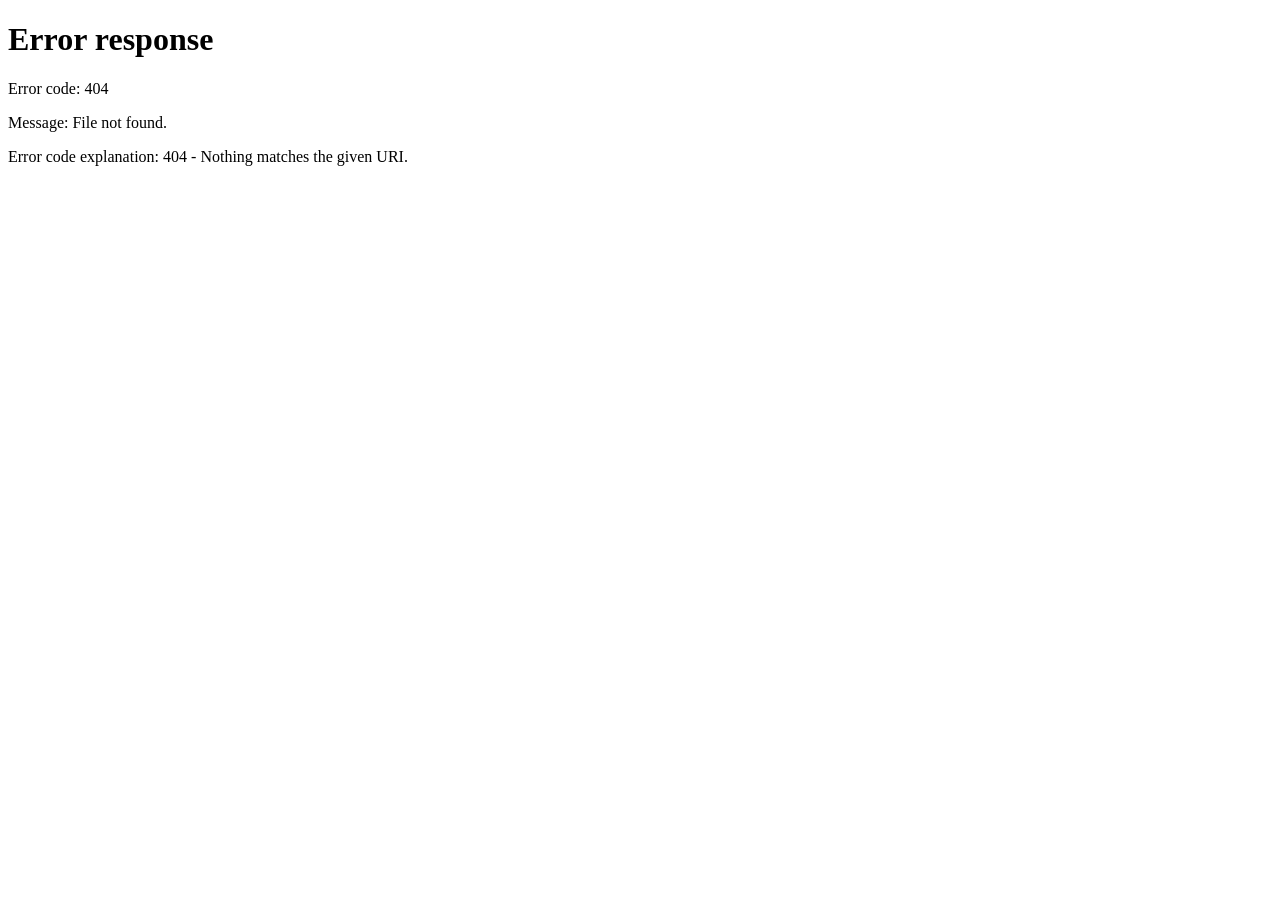
==== commit 09c21bd7: "Merge pull request #2 from lilguydesign/feature/private-sso-release StoryFX private accounts, SSO an" ====
--- a/dashboard/index.html
+++ b/dashboard/index.html
@@ -5,7 +5,7 @@
   <meta name="viewport" content="width=device-width, initial-scale=1">
   <meta name="color-scheme" content="dark light">
   <meta name="referrer" content="no-referrer">
-  <link rel="icon" href="./favicon.svg" type="image/svg+xml">
+  <link rel="icon" href="./assets/storyfx-icon.svg" type="image/svg+xml">
   <title>StoryFX — Espace de contrôle</title>
   <link rel="stylesheet" href="./styles.css">
   <link rel="stylesheet" href="./responsive.css">
@@ -27,7 +27,7 @@
       <button class="nav-item" data-section="library"><span aria-hidden="true">▧</span> Bibliothèque <span class="soon">PLUS TARD</span></button>
     </nav>
     <div class="sidebar-note"><span class="orbit" aria-hidden="true"></span><strong>Le prochain chapitre.</strong><p>Un serveur, vos appareils.<br>Le même contrôle, partout.</p><span class="small-badge">PILOTE DIAGNOSTIC</span></div>
-    <div class="sidebar-footer"><span class="status-dot"></span> FormaFX ecosystem <small>StoryFX · prototype local</small></div>
+    <div class="sidebar-footer"><span class="status-dot"></span> FormaFX ecosystem <small>StoryFX · pilote privé 0.2.0</small></div>
   </aside>
 
   <div class="workspace">
@@ -36,7 +36,7 @@
       <div class="topbar-actions"><span id="connection-label" class="connection-label"><span class="status-dot muted"></span> Session inactive</span><button class="icon-button" id="theme-toggle" aria-label="Activer le thème clair" title="Changer le thème">☼</button></div>
     </header>
     <main id="main" tabindex="-1">
-      <div class="environment-banner" id="environment-banner"><span class="status-dot gold"></span><strong>Prototype diagnostic</strong><span>La publication est désactivée. Les albums seront synchronisés dans un prochain chantier.</span></div>
+      <div class="environment-banner" id="environment-banner"><span class="status-dot gold"></span><strong>Pilote privé · Internet</strong><span>La publication est désactivée. Les albums seront synchronisés dans un prochain chantier.</span></div>
       <div class="notice" id="notice" role="status" aria-live="polite" hidden></div>
 
       <section class="section-pane" id="pane-overview" aria-labelledby="overview-title">
@@ -47,7 +47,7 @@
         <div class="metrics" id="metrics" aria-label="Indicateurs de l’espace"></div>
         <div class="dashboard-grid">
           <section class="panel"><div class="panel-heading"><div><span class="eyebrow">VOTRE FLOTTE</span><h2>Appareils associés</h2></div><button class="text-button" data-go="devices">Tout voir <span aria-hidden="true">→</span></button></div><div id="device-preview" class="device-list"></div></section>
-          <section class="panel control-panel"><div class="panel-heading"><div><span class="eyebrow">PREMIER JALON</span><h2>Vérifier la liaison</h2></div><span class="small-badge">SANS PUBLICATION</span></div><div class="journey"><div><span>01</span><strong>Enrôler</strong><p>Un code à usage limité associe l’appareil à votre espace.</p></div><div><span>02</span><strong>Transmettre</strong><p>Une tâche de diagnostic est récupérée par l’agent.</p></div><div><span>03</span><strong>Confirmer</strong><p>Le résultat remonte au serveur et reste dans l’historique.</p></div></div><button class="button secondary full" data-action="diagnostic" disabled>Préparer un diagnostic <span aria-hidden="true">→</span></button></section>
+          <section class="panel control-panel"><div class="panel-heading"><div><span class="eyebrow">PREMIER JALON</span><h2>Vérifier la liaison</h2></div><span class="small-badge">SANS PUBLICATION</span></div><div class="journey"><div><span>01</span><strong>Enrôler</strong><p>Le compte FormaFX associe le téléphone à votre espace.</p></div><div><span>02</span><strong>Transmettre</strong><p>Une tâche de diagnostic est récupérée par l’agent.</p></div><div><span>03</span><strong>Confirmer</strong><p>Le résultat remonte au serveur et reste dans l’historique.</p></div></div><button class="button secondary full" data-action="diagnostic" disabled>Préparer un diagnostic <span aria-hidden="true">→</span></button></section>
         </div>
         <section class="panel activity-panel"><div class="panel-heading"><div><span class="eyebrow">HISTORIQUE</span><h2>Dernières tâches</h2></div><button class="text-button" id="refresh-button" disabled>↻ Actualiser</button></div><div class="table-scroll" id="recent-jobs"></div></section>
       </section>
@@ -57,12 +57,12 @@
       <section class="section-pane" id="pane-migration" aria-labelledby="migration-title" hidden><div class="page-heading"><div><span class="eyebrow">PRÉSERVER L’EXISTANT</span><h1 id="migration-title">Votre histoire continue.</h1><p>Lire la configuration historique avant de préparer sa migration.</p></div></div><section class="panel migration-panel"><span class="feature-icon" aria-hidden="true">⇄</span><h2>Aperçu de l’archive StoryFX</h2><p>Ce contrôle lit les profils et la programmation de l’application historique. Il ne lance aucune tâche et n’active aucun planning.</p><button class="button primary" id="import-button" disabled>Analyser la configuration</button><div id="import-result" class="import-result" role="status"></div></section></section>
       <section class="section-pane" id="pane-library" aria-labelledby="library-title" hidden><div class="page-heading"><div><span class="eyebrow">LE CHANTIER SUIVANT</span><h1 id="library-title">Un album. Tous vos appareils.</h1><p>La synchronisation des galeries viendra après la validation du moteur.</p></div></div><section class="panel library-panel"><span class="feature-icon" aria-hidden="true">▧</span><span class="small-badge">PRÉVU POUR PLUS TARD</span><h2>Une bibliothèque centralisée</h2><p>Ajouter vos images une seule fois, puis retrouver les albums à jour sur les téléphones associés. Cette fonctionnalité n’est pas encore disponible.</p><div class="future-steps"><span>Bibliothèque serveur</span><span aria-hidden="true">→</span><span>Versions d’albums</span><span aria-hidden="true">→</span><span>Synchronisation Android</span></div></section></section>
 
-      <section class="session-panel" aria-labelledby="session-title"><div><h2 id="session-title">Accès de validation</h2><p id="session-help">La clé propriétaire reste en mémoire jusqu’à la déconnexion. Aucune sauvegarde dans le navigateur. La connexion par compte n’est pas encore disponible.</p></div><form id="session-form" autocomplete="off"><label class="visually-hidden" for="owner-key">Clé propriétaire du pilote</label><input id="owner-key" type="password" autocomplete="off" spellcheck="false" placeholder="Clé propriétaire" required aria-describedby="session-help"><button class="button secondary" type="submit" id="login-button">Se connecter</button><button class="button secondary" type="button" id="logout-button" hidden>Déconnexion</button></form></section>
+      <section class="session-panel" aria-labelledby="session-title"><div><h2 id="session-title">Votre compte FormaFX</h2><p id="session-help">Session sécurisée. Vos appareils sont rattachés à votre compte.</p></div><form id="session-form"><button class="button secondary" type="submit" id="login-button">Se connecter</button><button class="button secondary" type="button" id="logout-button" hidden>Déconnexion</button></form></section>
       <footer class="page-footer"><span>StoryFX <span class="footer-dot">·</span> FormaFX</span><span id="last-refresh">Aucune donnée serveur chargée</span></footer>
     </main>
   </div>
 
-  <dialog id="pair-dialog" aria-labelledby="pair-title"><form method="dialog" class="dialog-close"><button class="icon-button" aria-label="Fermer">×</button></form><span class="eyebrow">CONNEXION D’UN APPAREIL</span><h2 id="pair-title">Votre code de connexion</h2><p>Saisissez ce code dans l’agent Android StoryFX. Il expire automatiquement.</p><div class="pair-code" id="pair-code"></div><p class="helper" id="pair-expiry"></p><p class="helper">L’agent Android doit être installé et ses permissions activées sur l’appareil.</p></dialog>
+  <dialog id="pair-dialog" aria-labelledby="pair-title"><form method="dialog" class="dialog-close"><button class="icon-button" aria-label="Fermer">×</button></form><span class="eyebrow">CONNEXION D’UN APPAREIL</span><h2 id="pair-title">Connecter votre téléphone</h2><p>Installez StoryFX Android, puis connectez-vous avec le même compte FormaFX. Aucune connexion USB ni Wi-Fi commun nécessaire.</p><div class="pair-code" id="pair-code"></div><p class="helper" id="pair-expiry"></p><p class="helper"><a href="https://api.formafx.com/functions/v1/storyfx-agent-download?platform=storyfx_agent_android&amp;channel=stable&amp;version=latest&amp;asset_type=apk">Télécharger la dernière version Android ↓</a></p></dialog>
   <dialog id="diagnostic-dialog" aria-labelledby="diagnostic-title"><form method="dialog" class="dialog-close"><button class="icon-button" aria-label="Fermer">×</button></form><span class="eyebrow">TEST DE LIAISON</span><h2 id="diagnostic-title">Préparer un diagnostic</h2><p>Cette tâche vérifie l’agent. Elle ne manipule aucune application et ne publie aucun contenu.</p><form id="diagnostic-form"><label for="diagnostic-device">Appareil <select id="diagnostic-device" required></select></label><label for="diagnostic-time">Démarrage souhaité <input id="diagnostic-time" type="datetime-local" required></label><p class="helper">Heure locale de votre navigateur. La tâche expire 30 minutes après le démarrage.</p><button class="button primary full" type="submit">Créer la tâche de diagnostic</button></form></dialog>
   <dialog id="revoke-dialog" aria-labelledby="revoke-title"><form method="dialog" class="dialog-close"><button class="icon-button" aria-label="Fermer">×</button></form><span class="eyebrow">GESTION DES ACCÈS</span><h2 id="revoke-title">Révoquer cet appareil ?</h2><p id="revoke-name"></p><p>L’appareil devra être enrôlé à nouveau pour se reconnecter au pilote.</p><button class="button primary full" id="confirm-revoke">Révoquer l’accès</button></dialog>
   <dialog id="cancel-dialog" aria-labelledby="cancel-title"><form method="dialog" class="dialog-close"><button class="icon-button" aria-label="Fermer">×</button></form><span class="eyebrow">GESTION DES TÂCHES</span><h2 id="cancel-title">Annuler ce diagnostic ?</h2><p id="cancel-name"></p><p>L’historique est conservé. Cette annulation ne déclenche aucune nouvelle tâche.</p><button class="button primary full" id="confirm-cancel">Annuler la tâche de diagnostic</button></dialog>
